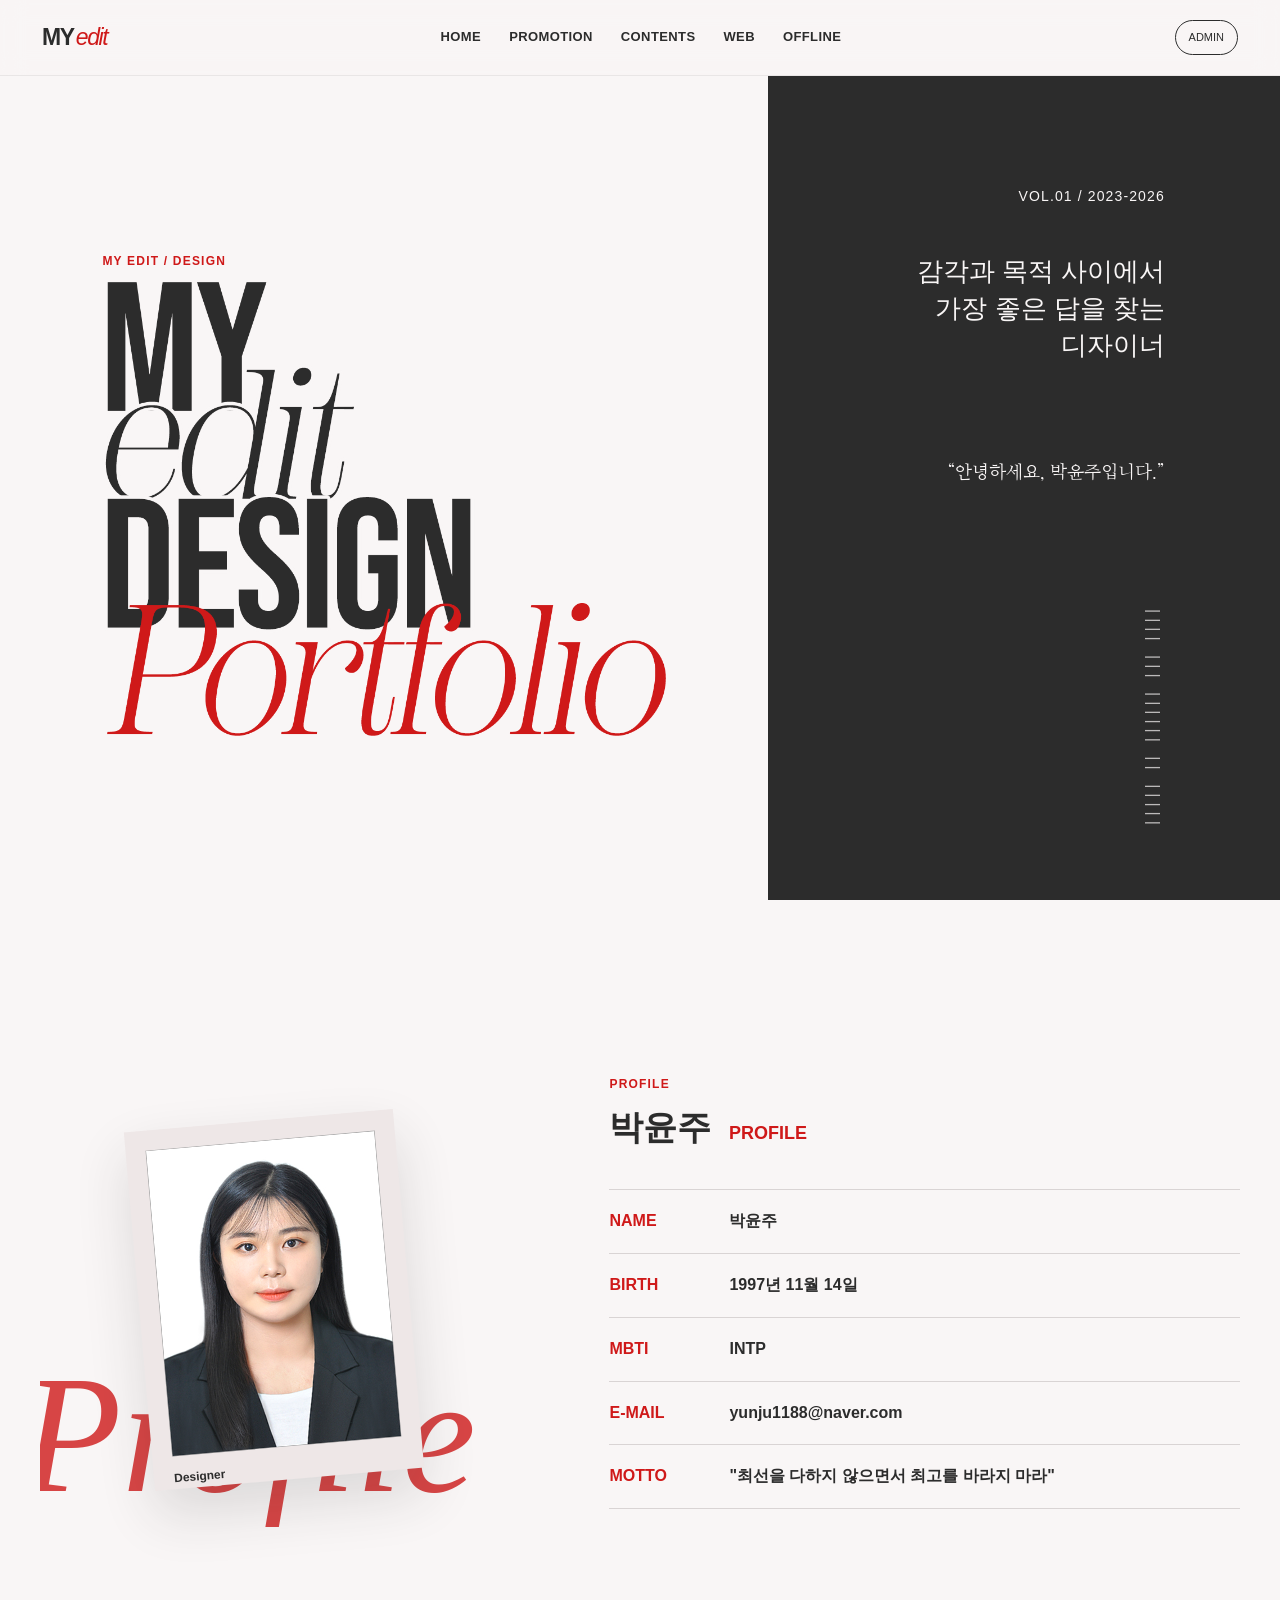
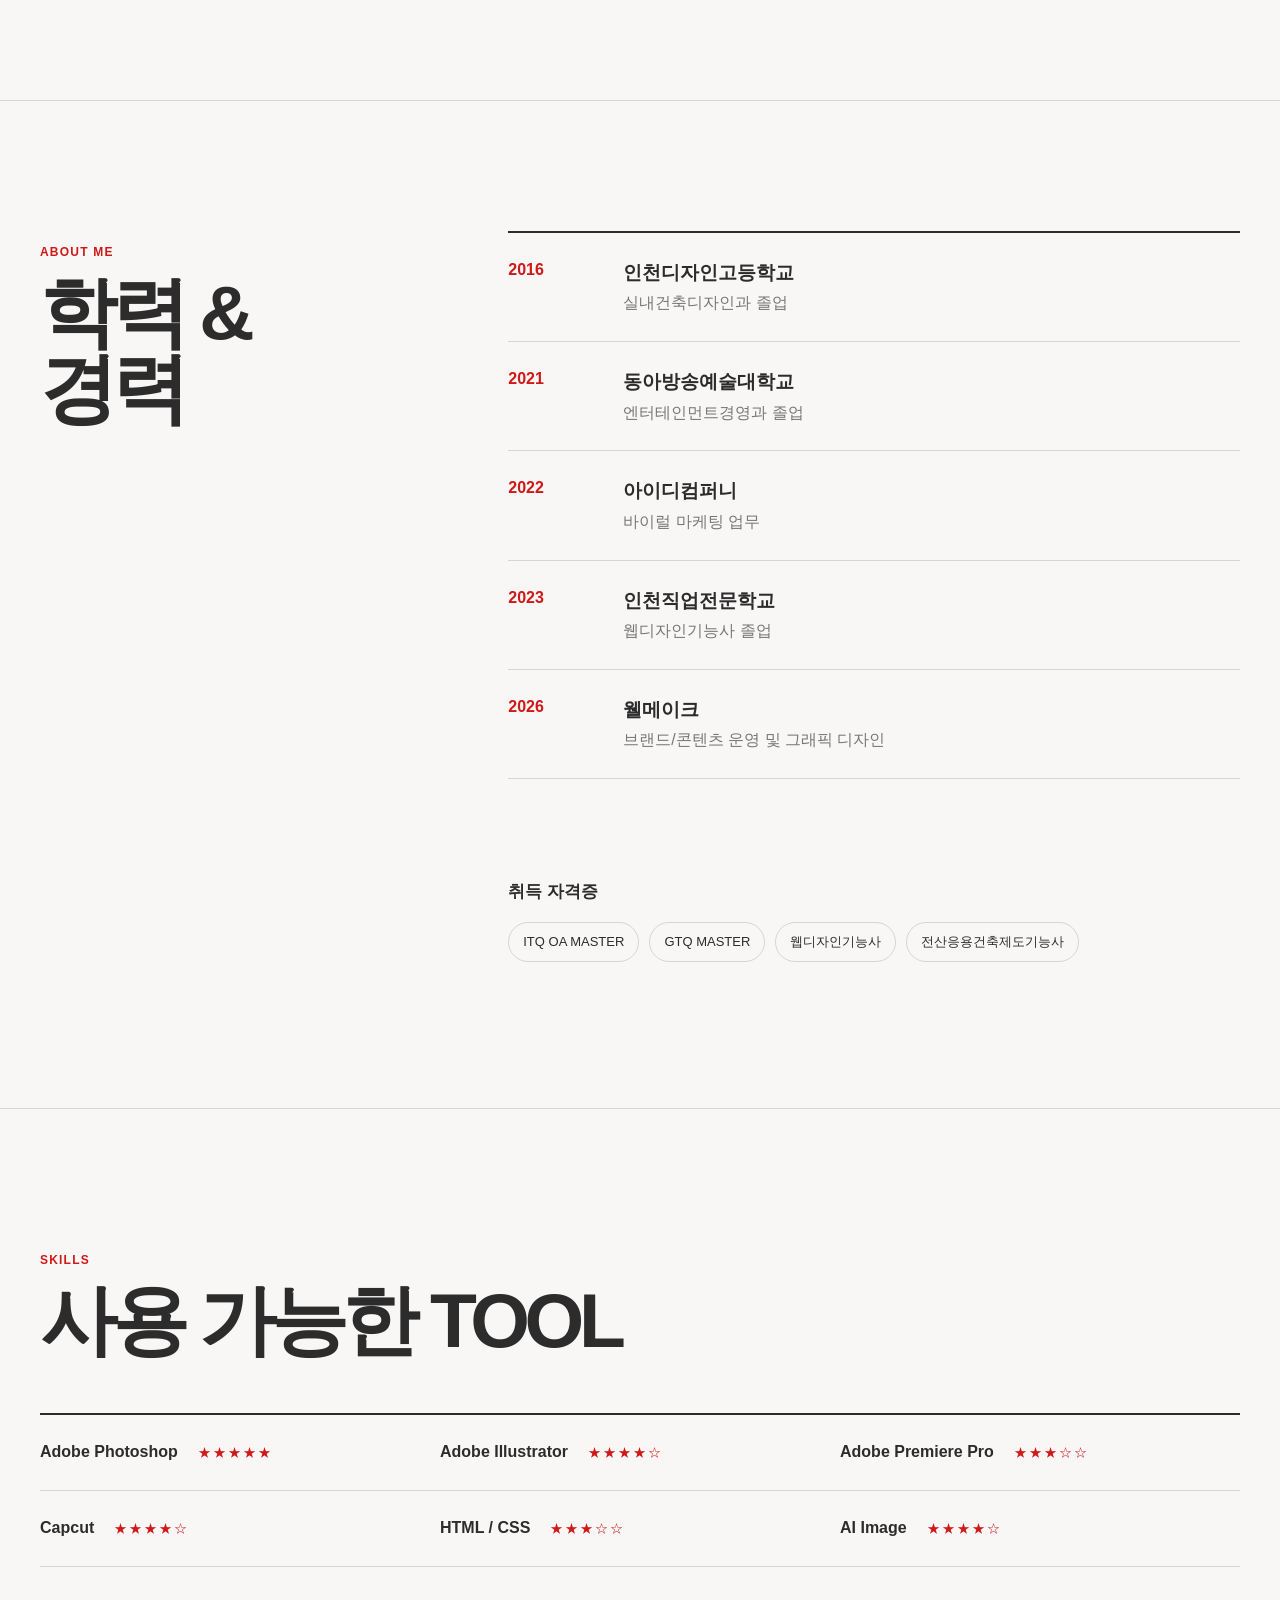
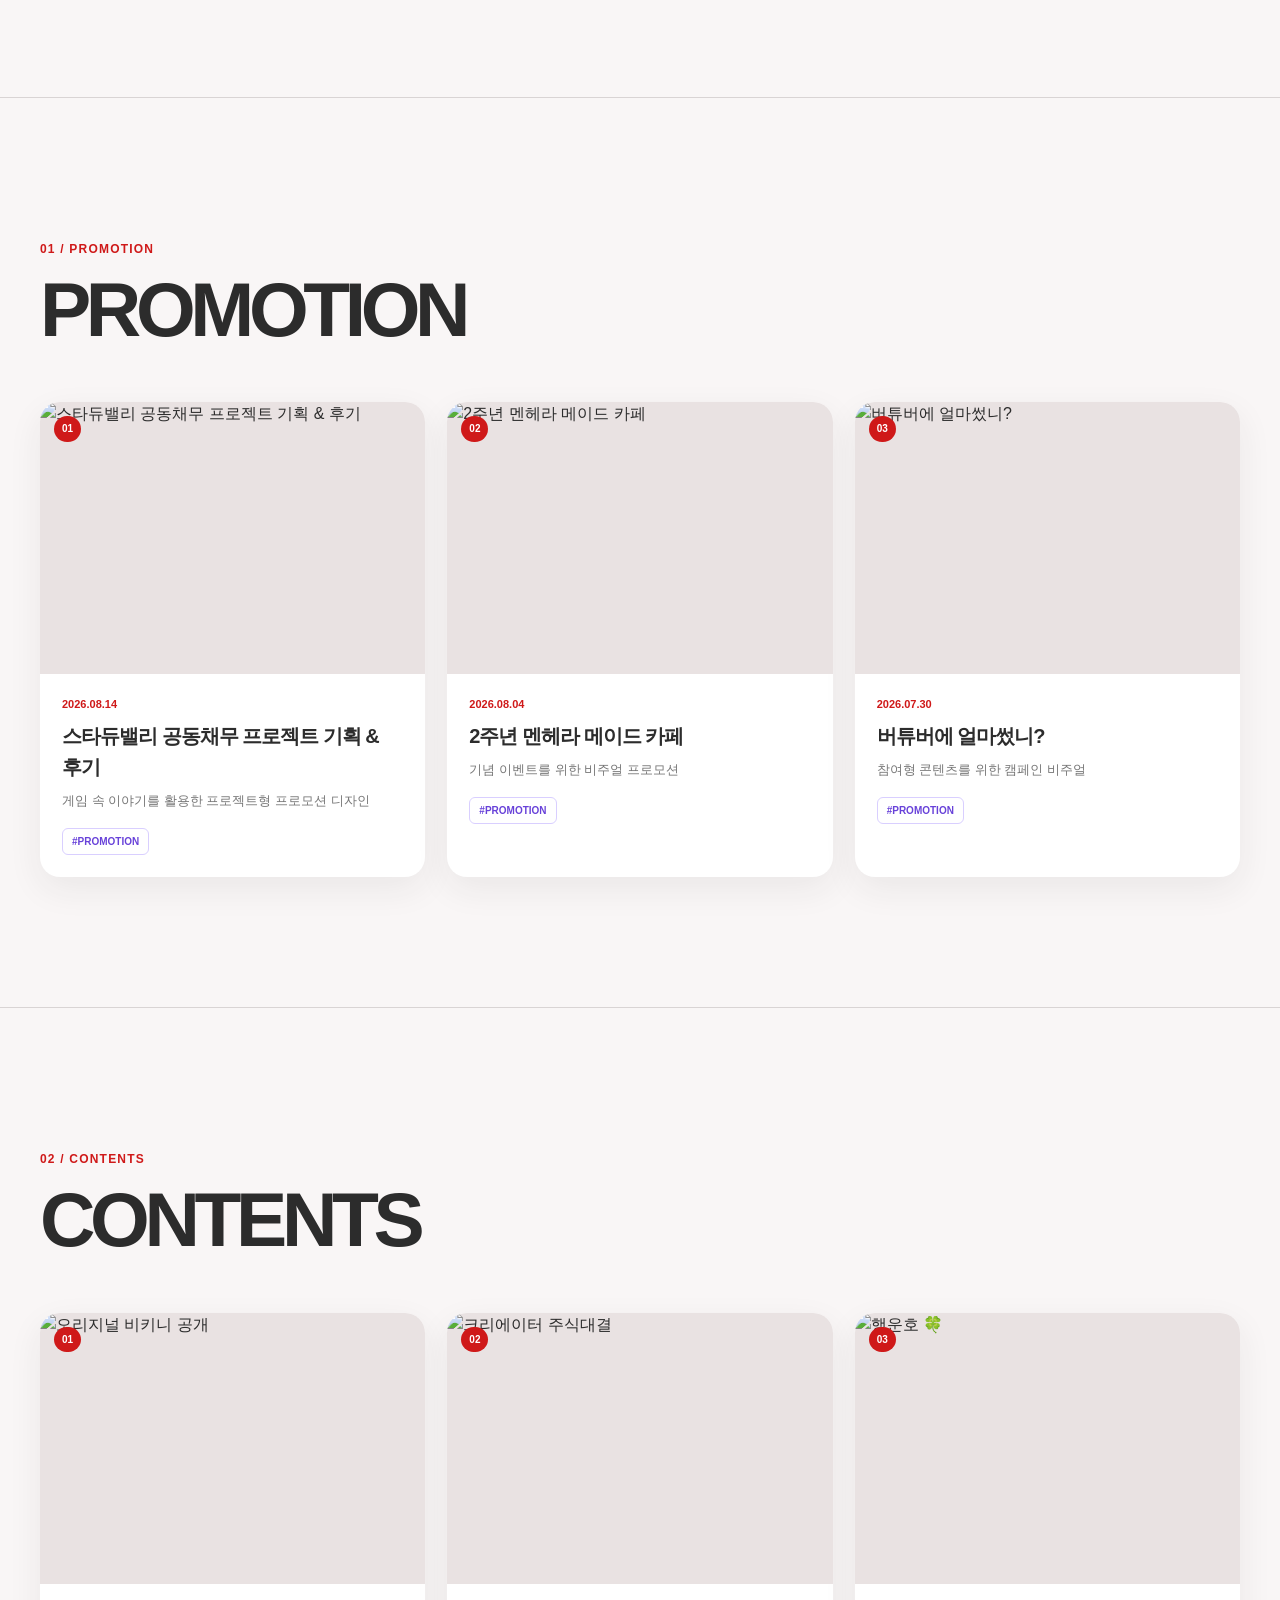
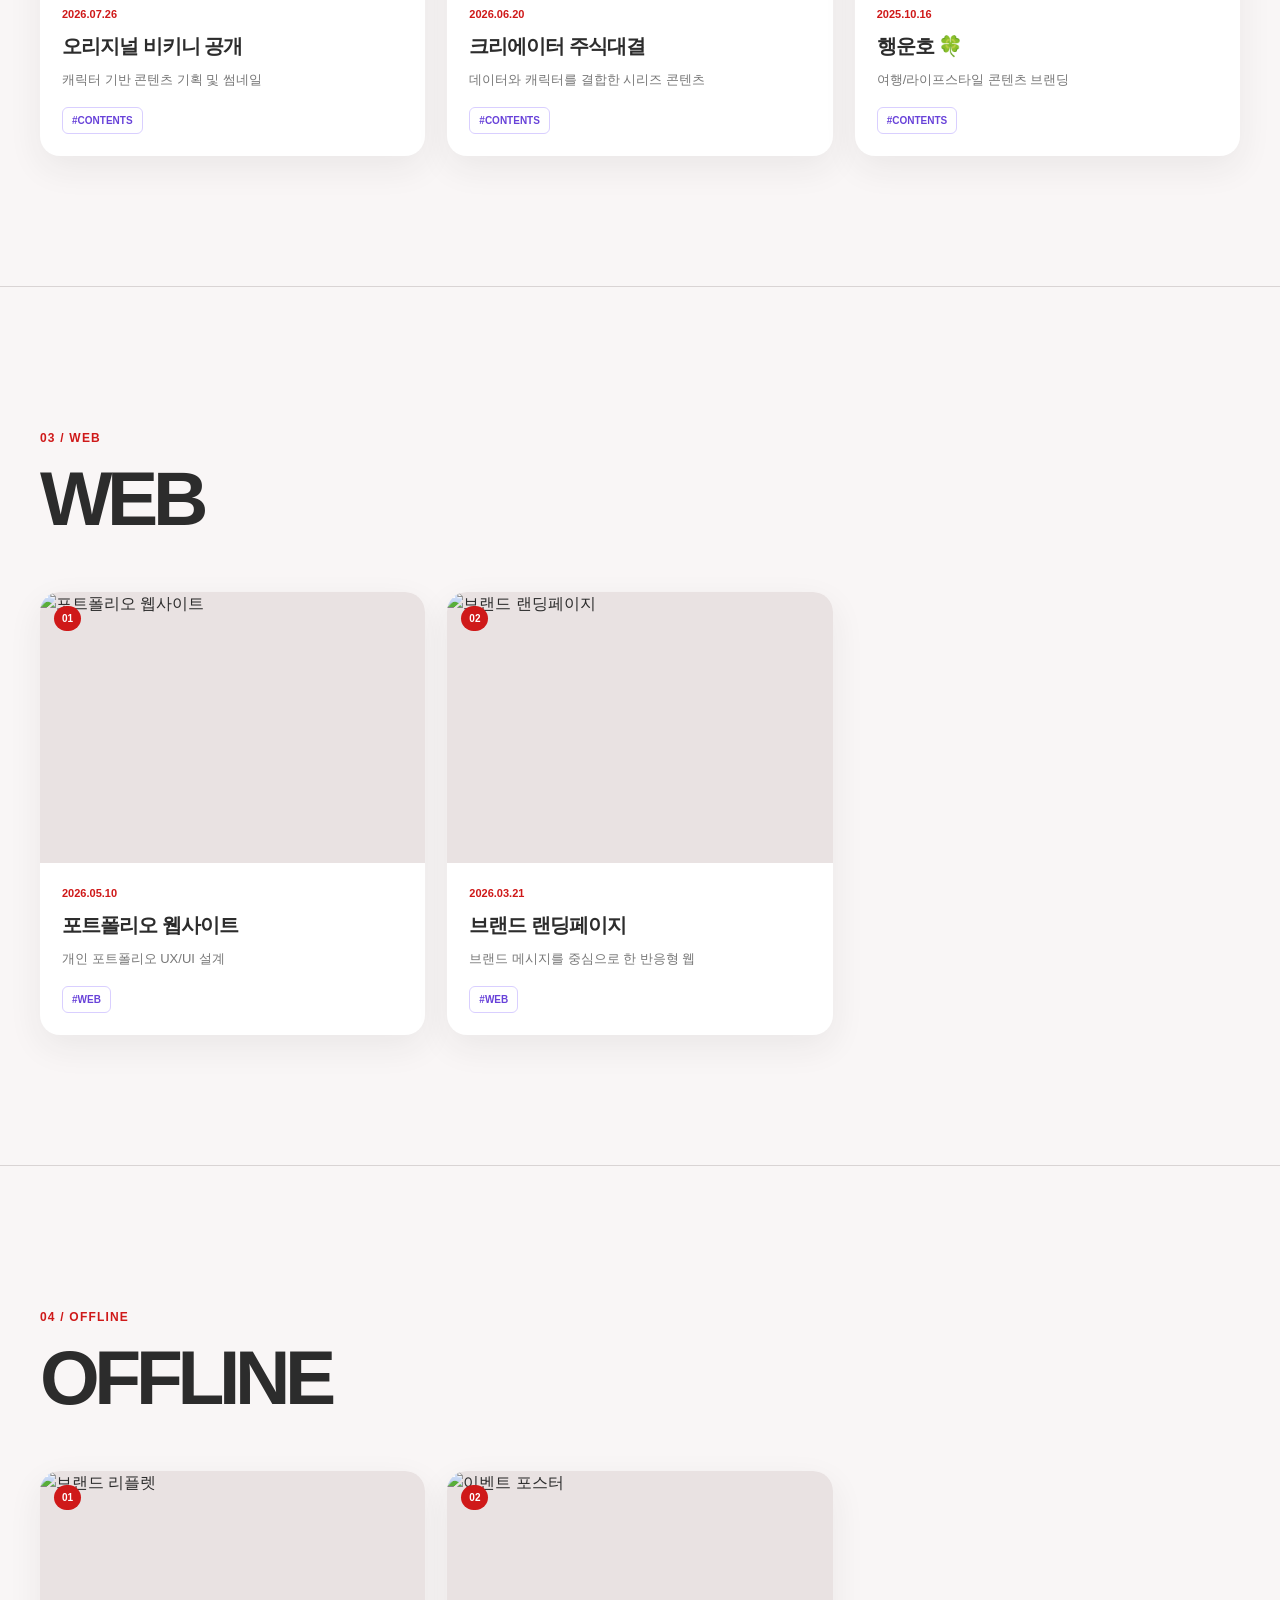
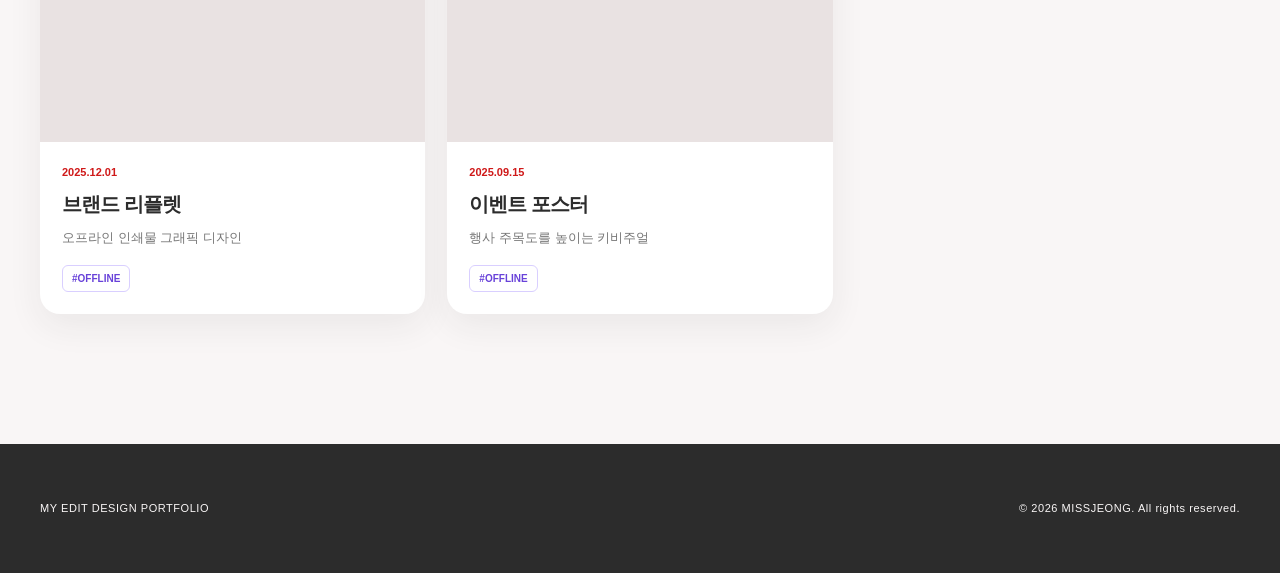
==== index.html @ 3c32fb07 "Add files via upload" ====
<!DOCTYPE html>
<html lang="ko">
<head>
  <meta charset="UTF-8" />
  <meta name="viewport" content="width=device-width, initial-scale=1.0" />
  <meta name="description" content="박윤주디자인 포트폴리오" />
  <title>MY edit DESIGN Portfolio</title>
  <link rel="stylesheet" href="style.css" />
  <link rel="preconnect" href="https://fonts.googleapis.com">
  <link rel="preconnect" href="https://fonts.gstatic.com" crossorigin>
  <link href="https://fonts.googleapis.com/css2?family=Nanum+Myeongjo&display=swap" rel="stylesheet">
</head>
<body>
  <header class="site-header">
    <a class="logo" href="#home">MY<span>edit</span></a>
    <nav class="main-nav" aria-label="주 메뉴">
      <a href="#home">HOME</a>
      <a href="#promotion">PROMOTION</a>
      <a href="#contents">CONTENTS</a>
      <a href="#web">WEB</a>
      <a href="#offline">OFFLINE</a>
    </nav>
    <a class="admin-link" href="admin.html">ADMIN</a>
  </header>

  <main>
    <!-- HOME -->
    <section id="home" class="hero section">
      <div class="hero-copy">
        <p class="eyebrow">MY EDIT / DESIGN</p>
        <img src="./images/main-title.png"  alt="MY edit DESIGN Portfolio"  class="main-title-image"  >
      </div>
      <div class="hero-side">
        <span class="issue">VOL.01 / 2023-2026</span>
        <p>감각과 목적 사이에서<br />가장 좋은 답을 찾는 디자이너</p>
        <p class="quote nanum-myeongjo-regular">“안녕하세요, 박윤주입니다.”</p>
        <div class="barcode">|||| ||| |||||| || |||||</div>
      </div>
    </section>

    <section class="profile section">
      <div class="profile-visual">
        <div class="profile-script">Profile</div>
        <div class="profile-card">
         <div class="avatar-placeholder">
          <img src="images/profile.jpg" alt="박윤주 프로필 사진">
         </div>
         <span>Designer</span>
        </div>
      </div>
      <div class="profile-info">
        <div class="section-kicker">PROFILE</div>
        <h2>박윤주 <span>PROFILE</span></h2>
        <dl class="profile-table">
          <div><dt>NAME</dt><dd>박윤주</dd></div>
          <div><dt>BIRTH</dt><dd>1997년 11월 14일</dd></div>
          <div><dt>MBTI</dt><dd>INTP</dd></div>
          <div><dt>E-MAIL</dt><dd>yunju1188@naver.com</dd></div>
          <div><dt>MOTTO</dt><dd>"최선을 다하지 않으면서 최고를 바라지 마라"</dd></div>
        </dl>
      </div>
    </section>

    <section class="resume section">
      <div class="section-heading">
        <p class="section-kicker">ABOUT ME</p>
        <h2>학력 & 경력</h2>
      </div>
      <div class="timeline">
        <article><span>2016</span><div><h3>인천디자인고등학교</h3><p>실내건축디자인과 졸업</p></div></article>
        <article><span>2021</span><div><h3>동아방송예술대학교</h3><p>엔터테인먼트경영과 졸업</p></div></article>
        <article><span>2022</span><div><h3>아이디컴퍼니</h3><p>바이럴 마케팅 업무</p></div></article>
        <article><span>2023</span><div><h3>인천직업전문학교</h3><p>웹디자인기능사 졸업</p></div></article>
        <article><span>2026</span><div><h3>웰메이크</h3><p>브랜드/콘텐츠 운영 및 그래픽 디자인</p></div></article>
      </div>
      <div class="certs">
        <h3>취득 자격증</h3>
        <ul>
          <li>ITQ OA MASTER</li>
          <li>GTQ MASTER</li>
          <li>웹디자인기능사</li>
          <li>전산응용건축제도기능사</li>
        </ul>
      </div>
    </section>

    <section class="skills section">
      <div class="section-heading">
        <p class="section-kicker">SKILLS</p>
        <h2>사용 가능한 TOOL</h2>
      </div>
      <div class="skill-grid">
        <div><b>Adobe Photoshop</b><span>★★★★★</span></div>
        <div><b>Adobe Illustrator</b><span>★★★★☆</span></div>
        <div><b>Adobe Premiere Pro</b><span>★★★☆☆</span></div>
        <div><b>Capcut</b><span>★★★★☆</span></div>
        <div><b>HTML / CSS</b><span>★★★☆☆</span></div>
        <div><b>AI Image</b><span>★★★★☆</span></div>
      </div>
    </section>

    <!-- PROJECT SECTIONS -->
    <section id="promotion" class="work-section section">
      <div class="work-head"><div><p class="section-kicker">01 / PROMOTION</p><h2>PROMOTION</h2></div></div>
      <div class="project-grid" data-category="promotion"></div>
    </section>

    <section id="contents" class="work-section section">
      <div class="work-head"><div><p class="section-kicker">02 / CONTENTS</p><h2>CONTENTS</h2></div></div>
      <div class="project-grid" data-category="contents"></div>
    </section>

    <section id="web" class="work-section section">
      <div class="work-head"><div><p class="section-kicker">03 / WEB</p><h2>WEB</h2></div></div>
      <div class="project-grid" data-category="web"></div>
    </section>

    <section id="offline" class="work-section section">
      <div class="work-head"><div><p class="section-kicker">04 / OFFLINE</p><h2>OFFLINE</h2></div></div>
      <div class="project-grid" data-category="offline"></div>
    </section>
  </main>

  <footer class="site-footer">
    <p>MY EDIT DESIGN PORTFOLIO</p>
    <p>© 2026 MISSJEONG. All rights reserved.</p>
  </footer>

  <div class="modal" id="projectModal" aria-hidden="true">
    <div class="modal-backdrop" data-close-modal></div>
    <article id="modalPanel" class="modal-panel">
      <button class="modal-close" type="button" aria-label="닫기" data-close-modal>×</button>
      <div id="modalMedia" class="modal-media">
        <img id="modalImage" src="" alt="" />
        <iframe id="modalVideo" title="Portfolio Video" src="" allow="autoplay; encrypted-media; picture-in-picture" allowfullscreen hidden></iframe>
      </div>
      <div class="modal-body">
        <p class="modal-category" id="modalCategory"></p>
        <h2 id="modalTitle"></h2>
        <p class="modal-summary" id="modalSummary"></p>
        <div class="modal-detail" id="modalDetail"></div>
        <div class="modal-meta" id="modalMeta"></div>
      </div>
    </article>
  </div>

  <script src="script.js"></script>
</body>
</html>
---- style.css ----
@import url("https://cdn.jsdelivr.net/gh/orioncactus/pretendard/dist/web/static/pretendard.css");

:root {
  --bg: #f9f6f6;
  --text: #2c2c2c;
  --point: #cf1919;
  --line: #d9d4d4;
  --muted: #777;
  --white: #fff;
  --max: 1280px;
}

* { box-sizing: border-box; }
html { scroll-behavior: smooth; }
body {
  margin: 0;
  background: var(--bg);
  color: var(--text);
  font-family: "Pretendard", -apple-system, BlinkMacSystemFont, sans-serif;
  line-height: 1.55;
  word-break: keep-all;
}
a { color: inherit; text-decoration: none; }
button, input, textarea, select { font: inherit; }
img { display: block; width: 100%; object-fit: cover; }

.site-header {
  position: fixed; z-index: 50; top: 0; left: 0; right: 0;
  height: 76px; padding: 0 42px;
  display: flex; align-items: center; justify-content: space-between;
  background: rgba(249,246,246,.9); backdrop-filter: blur(12px);
  border-bottom: 1px solid rgba(44,44,44,.08);
}
.logo { font-size: 23px; font-weight: 900; letter-spacing: -.06em; }
.logo span { color: var(--point); font-weight: 500; font-style: italic; margin-left: 2px; }
.main-nav { display: flex; gap: 28px; font-size: 13px; font-weight: 700; letter-spacing: .03em; }
.main-nav a { transition: color .2s; }
.main-nav a:hover { color: var(--point); }
.admin-link { font-size: 11px; border: 1px solid var(--text); padding: 8px 13px; border-radius: 999px; }

.section { max-width: var(--max); margin: 0 auto; padding: 130px 40px; }
.hero {
  min-height: 100vh; max-width: none; padding: 76px 0 0;
  display: grid; grid-template-columns: minmax(0, 1.2fr) minmax(360px, .8fr);
}
.hero-copy {
  display: flex; flex-direction: column; justify-content: center;
  padding: 70px 8vw; overflow: hidden;
}
.eyebrow, .section-kicker {
  color: var(--point); font-size: 12px; font-weight: 800; letter-spacing: .1em;
}
.hero h1 { margin: 0; line-height: .78; letter-spacing: -.075em; font-size: clamp(90px, 12vw, 190px); }
.hero h1 span, .hero h1 strong { display: block; font-weight: 900; }
.hero h1 em {
  display: block; margin: -8px 0 -2px 10%;
  font-family: Georgia, serif; font-weight: 400; font-size: .82em;
  letter-spacing: -.08em;
}
.hero-title {
  color: var(--point); font-family: Georgia, serif; font-size: clamp(70px, 9vw, 150px);
  font-style: italic; line-height: .9; margin-left: 4%;
}
.hero-side {
  background: var(--text); color: var(--bg); padding: 110px 9vw 70px;
  display: flex; flex-direction: column; justify-content: flex-start; align-items: flex-end;
}
.issue { margin-top: 0; font-size: 14px; letter-spacing: .08em; }
.hero-side p { margin-top: 45px; text-align: right; font-size: clamp(18px, 2vw, 28px); line-height: 1.45; }
.hero-side .quote {  margin-top: 70px;  font-family: "Nanum Myeongjo", serif;  font-weight: 400;  font-style: normal;  font-size: 18px;}
.barcode { margin-top: auto; letter-spacing: 5px; writing-mode: vertical-rl; opacity: .7; }

.profile {
  min-height: 85vh; display: grid; grid-template-columns: 1fr 1.35fr; gap: 8vw;
  align-items: center;
}
.profile-visual { position: relative; min-height: 540px; display: grid; place-items: center; overflow: hidden; }
.profile-script {
  position: absolute; left: -20px; bottom: 5px; color: var(--point);
  font-family: Georgia, serif; font-size: clamp(100px, 13vw, 190px); font-style: italic; opacity: .8;
}
.profile-card {
  position: relative; z-index: 1; width: 270px; height: 360px; background: #eee7e7;
  transform: rotate(-5deg); padding: 20px; box-shadow: 0 25px 55px rgba(44,44,44,.14);
  display: flex; flex-direction: column; justify-content: space-between;
}
.avatar-placeholder {
  flex: 1; display: grid; place-items: center; background: #ddd4d4; color: #555;
  font-weight: 900; font-size: 28px; letter-spacing: -.06em; text-align: center;
}
.profile-card span { padding-top: 13px; font-size: 12px; font-weight: 700; }
.profile-info h2 { font-size: 34px; margin: 8px 0 35px; }
.profile-info h2 span { color: var(--point); font-size: 18px; margin-left: 8px; }
.profile-table { border-top: 1px solid var(--line); }
.profile-table > div { display: grid; grid-template-columns: 120px 1fr; padding: 19px 0; border-bottom: 1px solid var(--line); }
.profile-table .two-col { grid-template-columns: 120px 1fr 120px 1fr; }
.profile-table dt { color: var(--point); font-weight: 800; }
.profile-table dd { margin: 0; font-weight: 600; }

.section-heading { margin-bottom: 55px; }
.section-heading h2, .work-head h2 { margin: 6px 0 0; font-size: clamp(42px, 6vw, 82px); letter-spacing: -.07em; line-height: 1; }
.resume { display: grid; grid-template-columns: .7fr 1.4fr; gap: 8vw; border-top: 1px solid var(--line); }
.timeline { border-top: 2px solid var(--text); }
.timeline article { display: grid; grid-template-columns: 90px 1fr; gap: 25px; padding: 25px 0; border-bottom: 1px solid var(--line); }
.timeline article > span { color: var(--point); font-weight: 800; }
.timeline h3 { margin: 0 0 4px; font-size: 19px; }
.timeline p { margin: 0; color: var(--muted); }
.certs { grid-column: 2; margin-top: -20px; }
.certs h3 { font-size: 17px; }
.certs ul { display: flex; flex-wrap: wrap; gap: 10px; padding: 0; list-style: none; }
.certs li { border: 1px solid var(--line); padding: 9px 14px; border-radius: 999px; font-size: 13px; }

.skills { border-top: 1px solid var(--line); }
.skill-grid { display: grid; grid-template-columns: repeat(3, 1fr); border-top: 2px solid var(--text); }
.skill-grid div {  padding: 25px 0;  border-bottom: 1px solid var(--line);  display: flex;  align-items: center;  justify-content: flex-start;  gap: 20px;}
.skill-grid b {  font-weight: 700;  white-space: nowrap;}
.skill-grid span {  color: var(--point);  letter-spacing: 2px;  font-size: 13px;  white-space: nowrap;}

.work-section { border-top: 1px solid var(--line); }
.work-head { display: flex; align-items: flex-end; justify-content: space-between; gap: 30px; margin-bottom: 55px; }
.work-head > p { max-width: 330px; color: var(--muted); font-size: 14px; margin: 0; }
.project-grid { display: grid; grid-template-columns: repeat(3, 1fr); gap: 22px; }
.project-card {
  background: var(--white); border-radius: 20px; overflow: hidden; cursor: pointer;
  box-shadow: 0 12px 35px rgba(44,44,44,.07); transition: transform .25s, box-shadow .25s;
}
.project-card:hover { transform: translateY(-7px); box-shadow: 0 22px 50px rgba(44,44,44,.13); }
.project-thumb { aspect-ratio: 1.42; background: #e9e2e2; position: relative; overflow: hidden; }
.project-thumb img { height: 100%; transition: transform .35s; }
.project-card:hover .project-thumb img { transform: scale(1.035); }
.project-no {
  position: absolute; top: 14px; left: 14px; padding: 5px 8px; background: var(--point);
  color: white; font-size: 10px; font-weight: 800; border-radius: 999px;
}
.project-media-badge {
  position: absolute; top: 14px; right: 14px; padding: 5px 8px; background: rgba(44,44,44,.85);
  color: white; font-size: 9px; font-weight: 800; border-radius: 999px; letter-spacing: .05em;
}
.project-body { padding: 22px; }
.project-date { color: var(--point); font-size: 11px; font-weight: 800; }
.project-body h3 { margin: 8px 0 8px; font-size: 20px; letter-spacing: -.05em; }
.project-body p { margin: 0; color: var(--muted); font-size: 13px; line-height: 1.6; }
.project-tag { display: inline-block; margin-top: 16px; border: 1px solid #d9cfff; color: #6842d9; padding: 5px 9px; border-radius: 6px; font-size: 10px; font-weight: 700; }

.site-footer { background: var(--text); color: var(--bg); padding: 45px 40px; display: flex; justify-content: space-between; font-size: 11px; letter-spacing: .05em; }

.modal { position: fixed; inset: 0; z-index: 100; display: none; }
.modal.is-open { display: block; }
.modal-backdrop { position: absolute; inset: 0; background: rgba(0,0,0,.72); backdrop-filter: blur(4px); }
.modal-panel {
  position: absolute; width: min(900px, calc(100% - 36px)); max-height: calc(100vh - 50px);
  left: 50%; top: 50%; transform: translate(-50%, -50%); overflow: auto;
  background: var(--white); border-radius: 22px; box-shadow: 0 30px 100px rgba(0,0,0,.3);
}
.modal-media {
  width: 100%;
  height: min(70vh, 650px);
  background: #111;
  display: flex;
  align-items: center;
  justify-content: center;
  overflow: hidden;
}
/* 이미지 상세: 미디어 영역 자체를 고정하지 않고, 긴 이미지는 모달 패널 안에서 스크롤 */
.modal-media.image-mode {
  height: auto;
  min-height: 0;
  overflow: visible;
  background: var(--white);
  display: block;
}
.modal-media img {
  width: 100%;
  height: auto;
  max-height: none;
  object-fit: contain;
  display: block;
}
.modal-media > [hidden] { display: none !important; }
.modal-media iframe {
  display: block;
  border: 0;
  max-width: 100%;
  max-height: 100%;
  background: #111;
}
.modal-media.video-mode.ratio-16-9 iframe {
  width: 100%;
  aspect-ratio: 16 / 9;
  height: auto;
}
.modal-media.video-mode.ratio-9-16 iframe {
  height: 100%;
  width: auto;
  aspect-ratio: 9 / 16;
}
.modal-panel {
  scrollbar-width: thin;
  overscroll-behavior: contain;
}
.modal-close {
  position: sticky; z-index: 3; float: right; margin: 16px 16px -54px 0; width: 38px; height: 38px;
  border: 0; border-radius: 50%; background: rgba(44,44,44,.85); color: white; font-size: 25px; cursor: pointer;
}
.modal-body { padding: 38px 45px 48px; }
.modal-category { color: var(--point); font-size: 11px; font-weight: 800; }
.modal-body h2 { font-size: 34px; margin: 8px 0 15px; letter-spacing: -.06em; }
.modal-summary { font-weight: 700; font-size: 16px; padding-bottom: 25px; border-bottom: 1px solid var(--line); }
.modal-detail { white-space: pre-line; color: #555; font-size: 14px; line-height: 1.9; }
.modal-meta { margin-top: 28px; color: var(--point); font-size: 12px; font-weight: 700; }

@media (max-width: 900px) {
  .site-header { padding: 0 20px; }
  .main-nav { display: none; }
  .section { padding: 100px 22px; }
  .hero { grid-template-columns: 1fr; }
  .hero-copy { min-height: 72vh; padding: 70px 22px; }
  .hero-side { min-height: 38vh; padding: 50px 22px; align-items: flex-start; }
  .hero-side p, .hero-side .quote { text-align: left; margin-top: 25px; }
  .barcode { display: none; }
  .profile { grid-template-columns: 1fr; gap: 40px; }
  .profile-visual { min-height: 400px; }
  .resume { grid-template-columns: 1fr; gap: 30px; }
  .certs { grid-column: auto; margin-top: 0; }
  .skill-grid { grid-template-columns: 1fr 1fr; }
  .project-grid { grid-template-columns: 1fr 1fr; }
  .work-head { display: block; }
  .work-head > p { margin-top: 20px; }
}
@media (max-width: 560px) {
  .hero h1 { font-size: 72px; }
  .hero-title { font-size: 65px; }
  .profile-table .two-col, .profile-table > div { grid-template-columns: 85px 1fr; }
  .profile-table .two-col dt:nth-of-type(2), .profile-table .two-col dd:nth-of-type(2) { margin-top: 12px; }
  .project-grid, .skill-grid { grid-template-columns: 1fr; }
  .site-footer { display: block; }
  .site-footer p + p { margin-top: 10px; }
  .modal-body { padding: 28px 24px 35px; }
  .modal-body h2 { font-size: 27px; }
  .modal-media { height: min(72vh, 560px); }
}
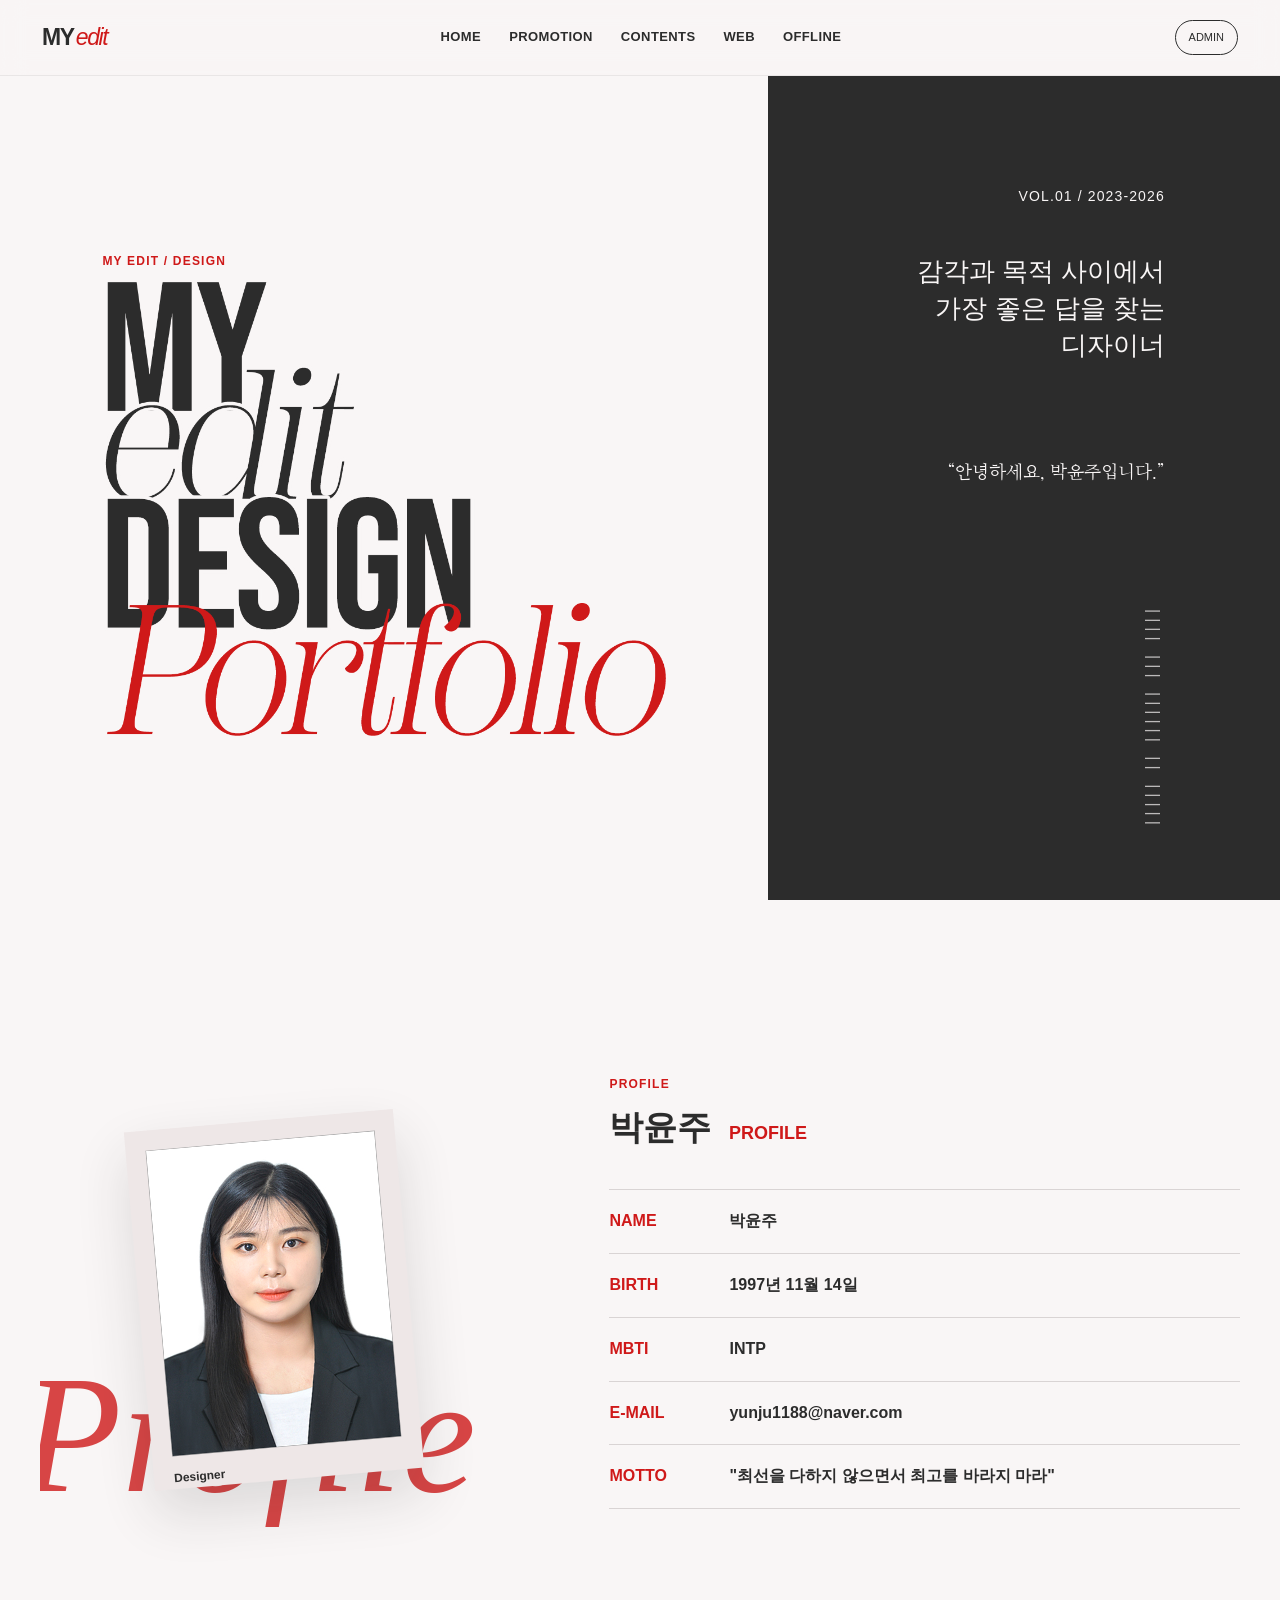
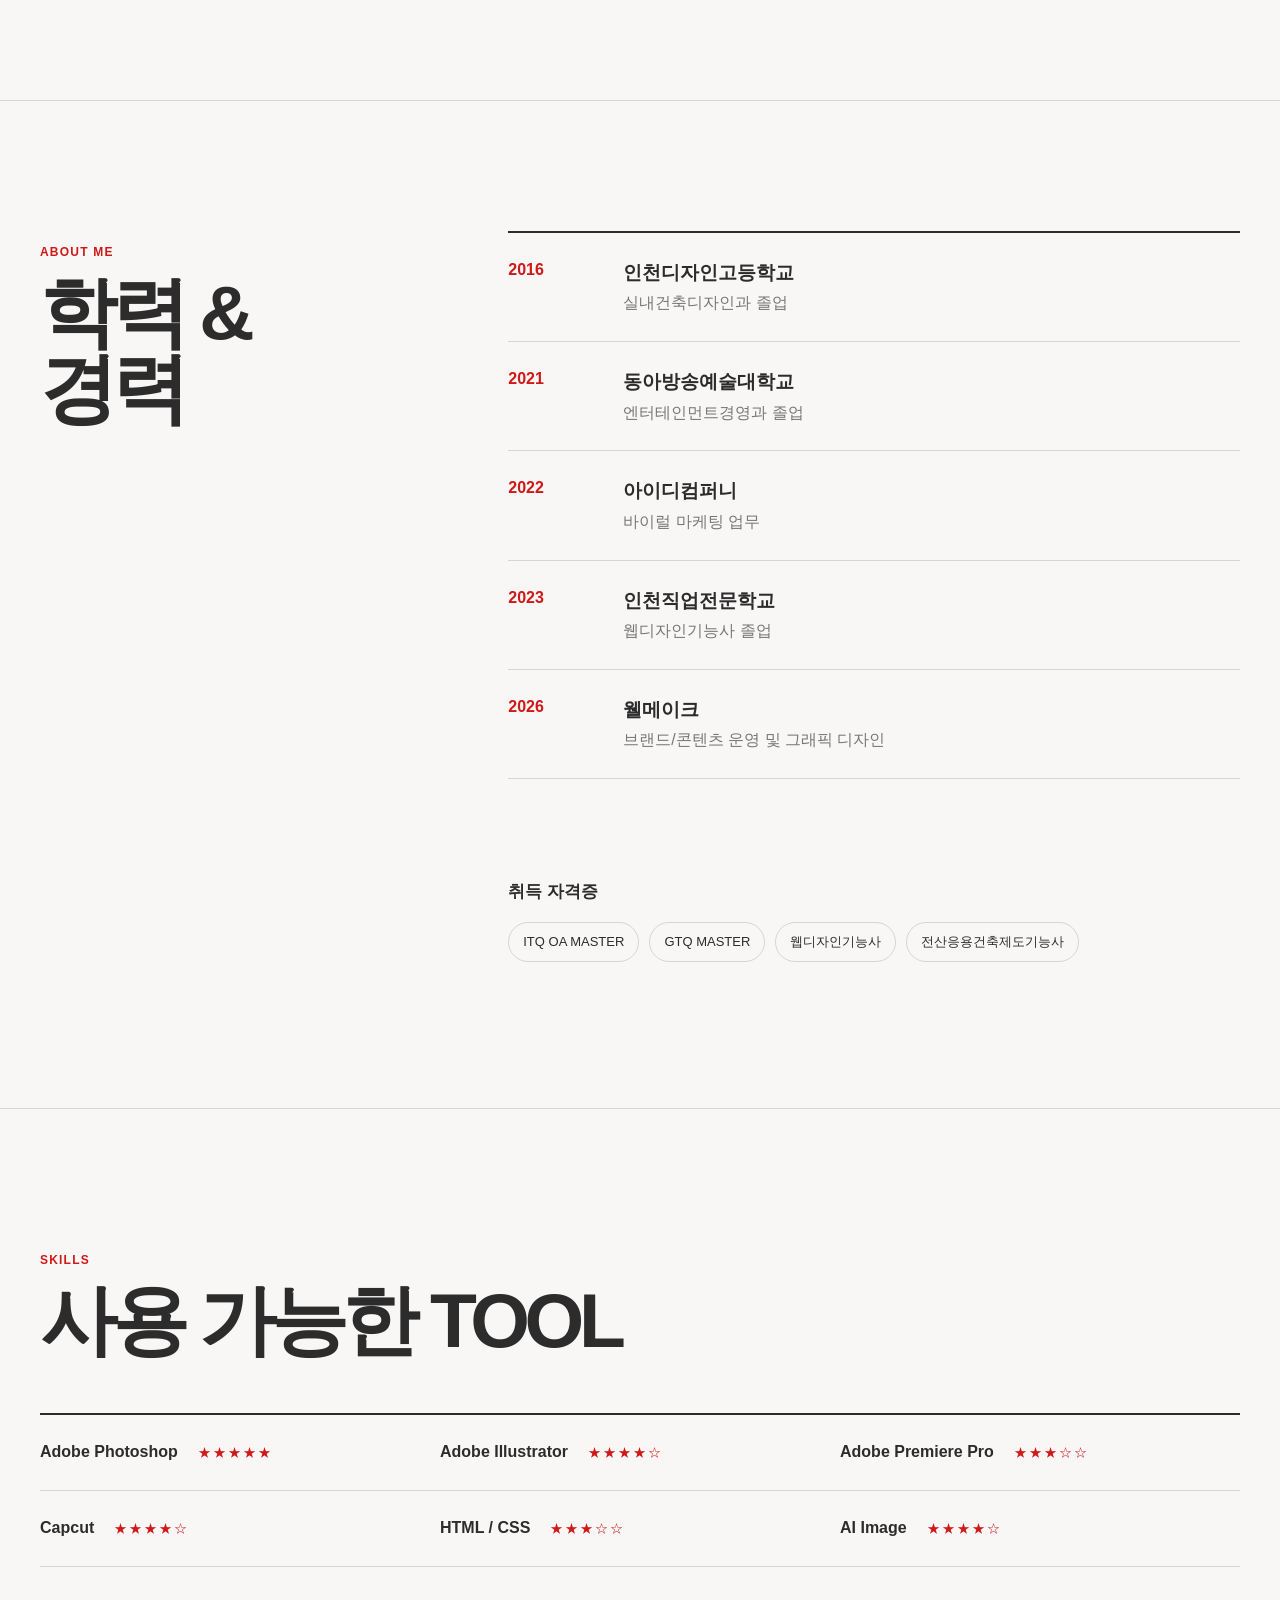
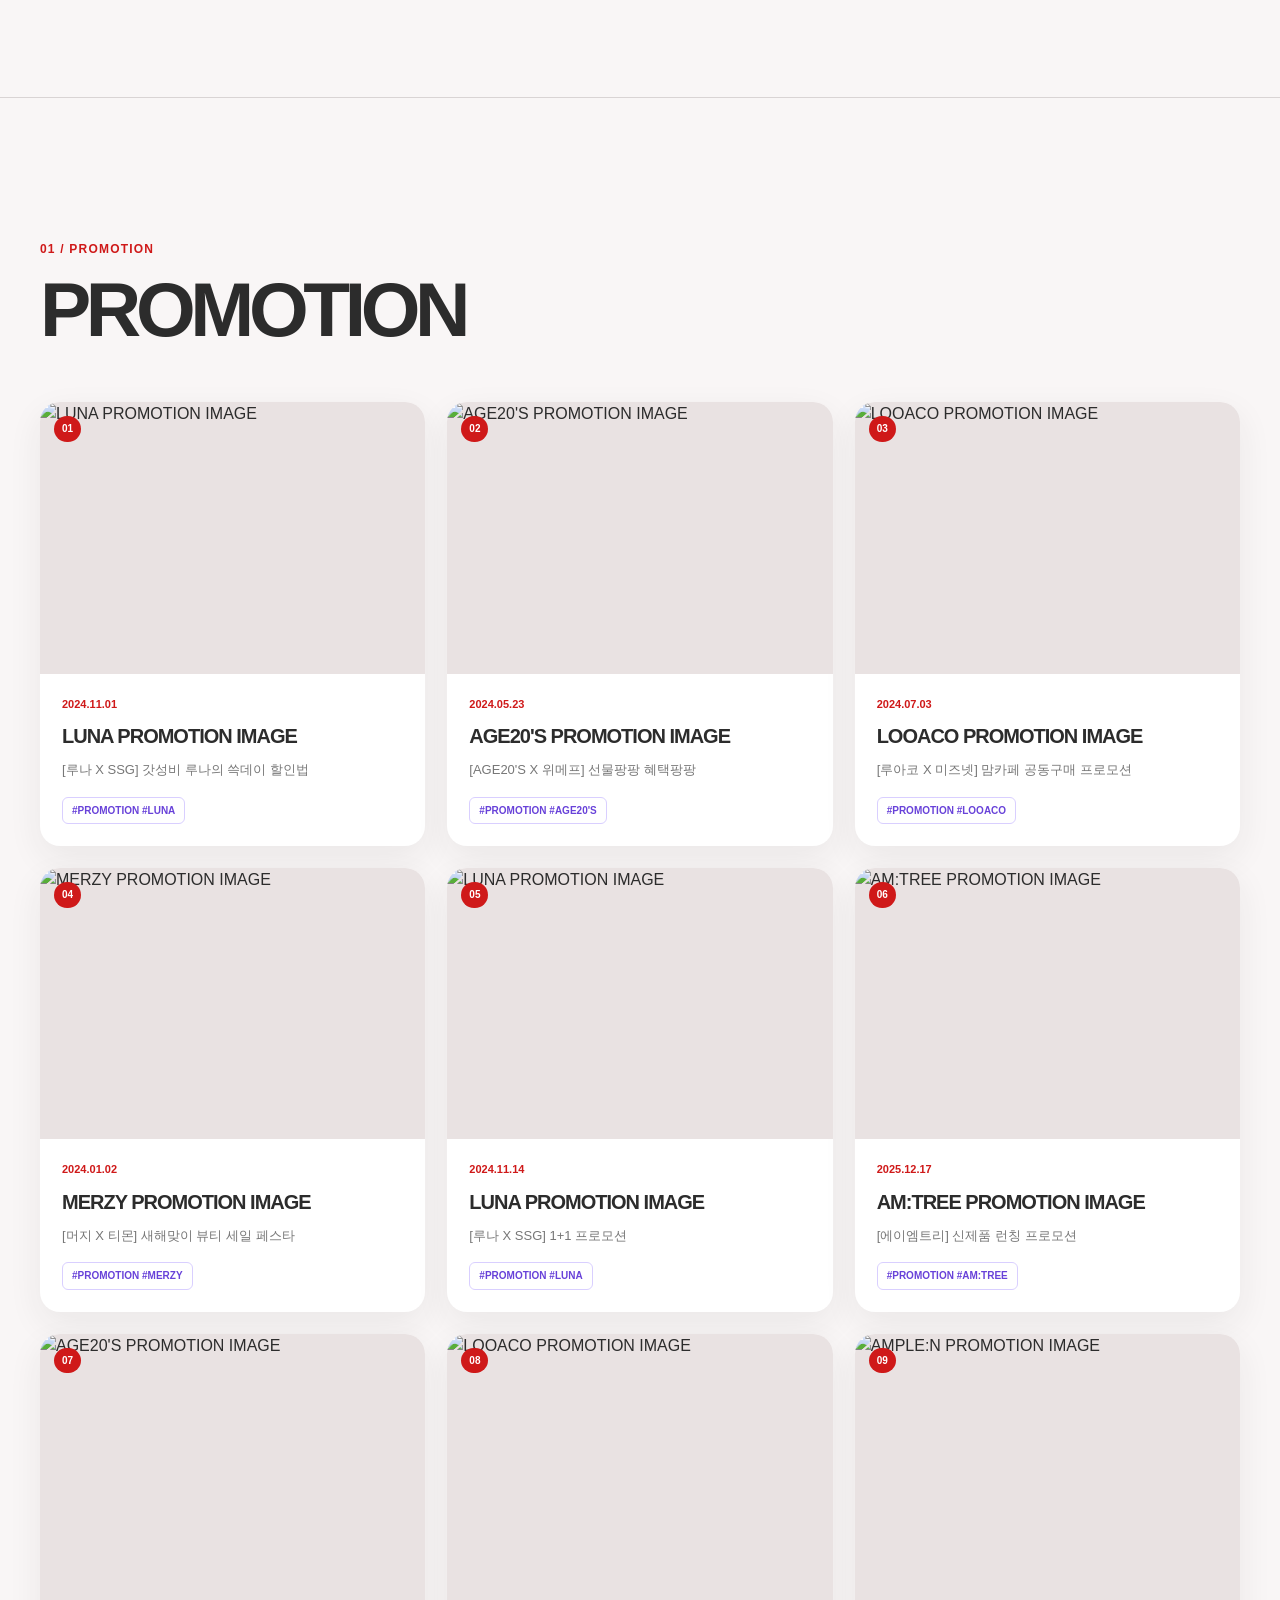
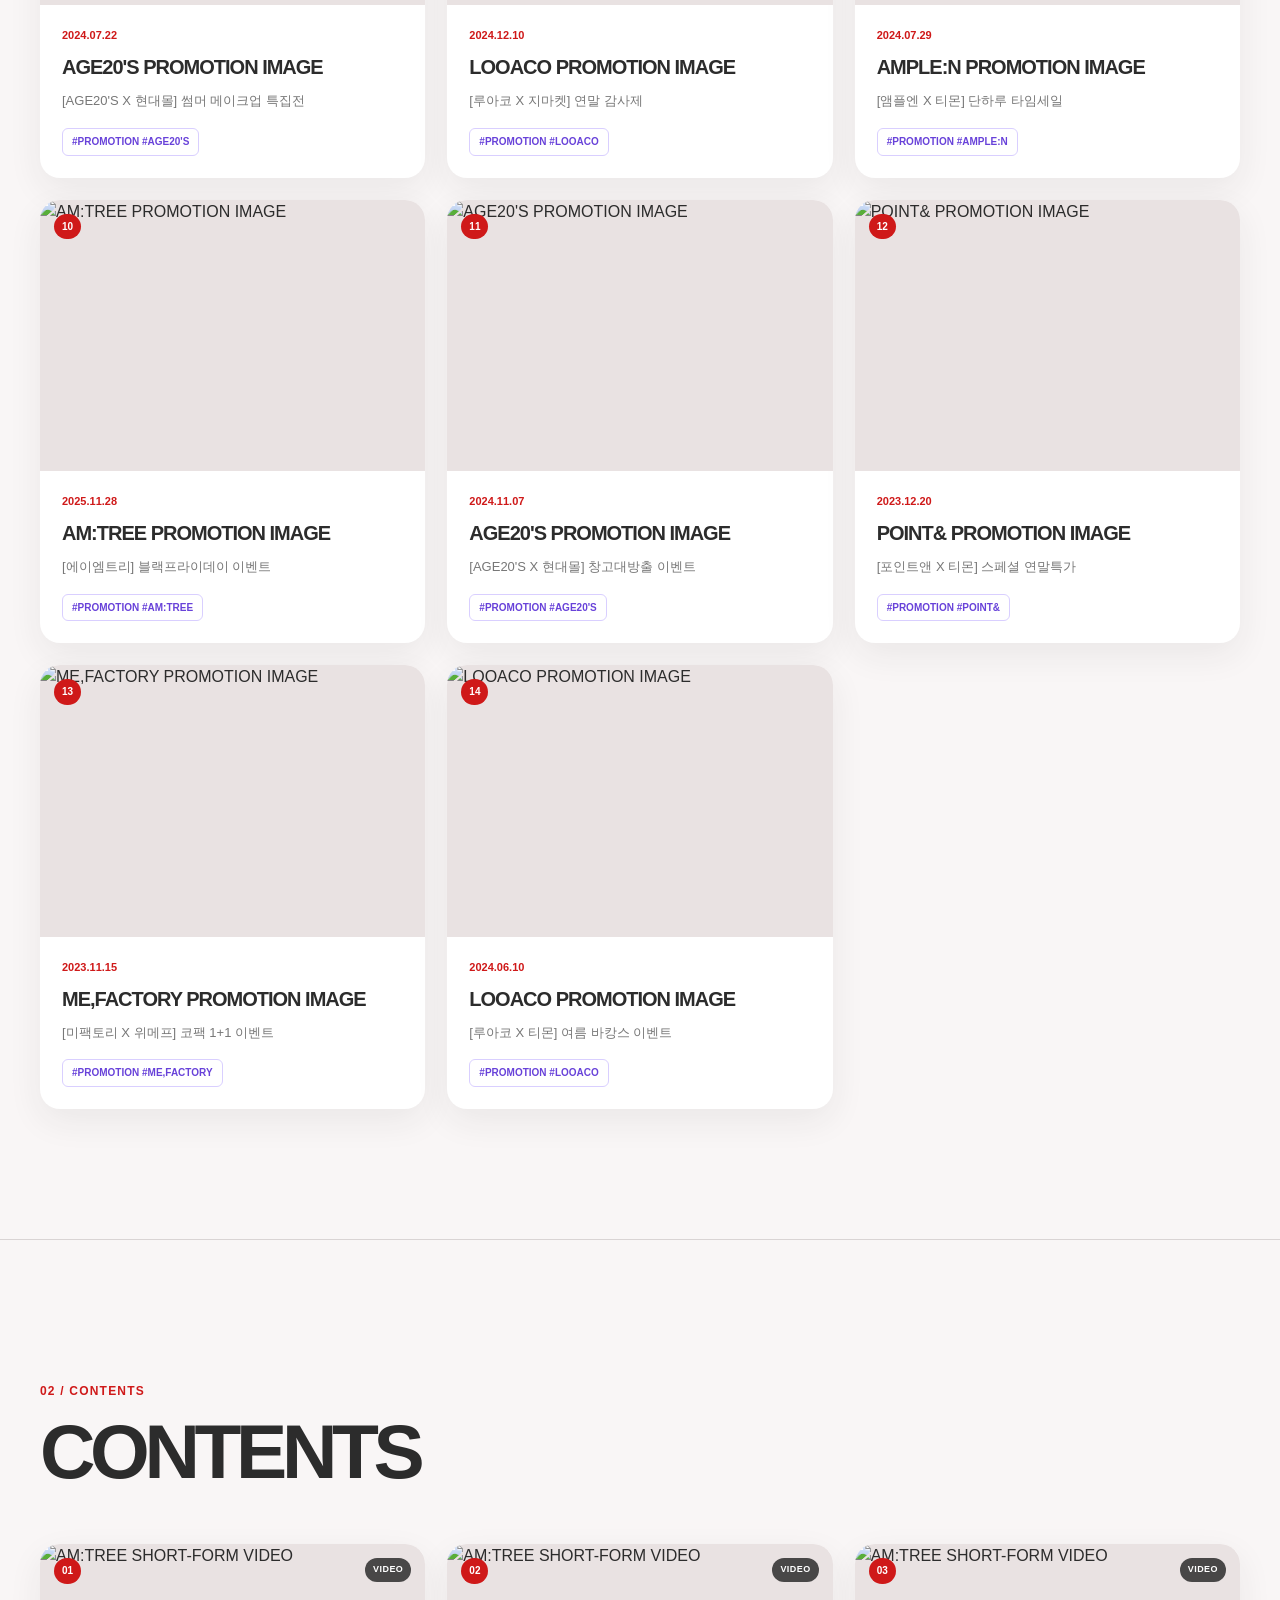
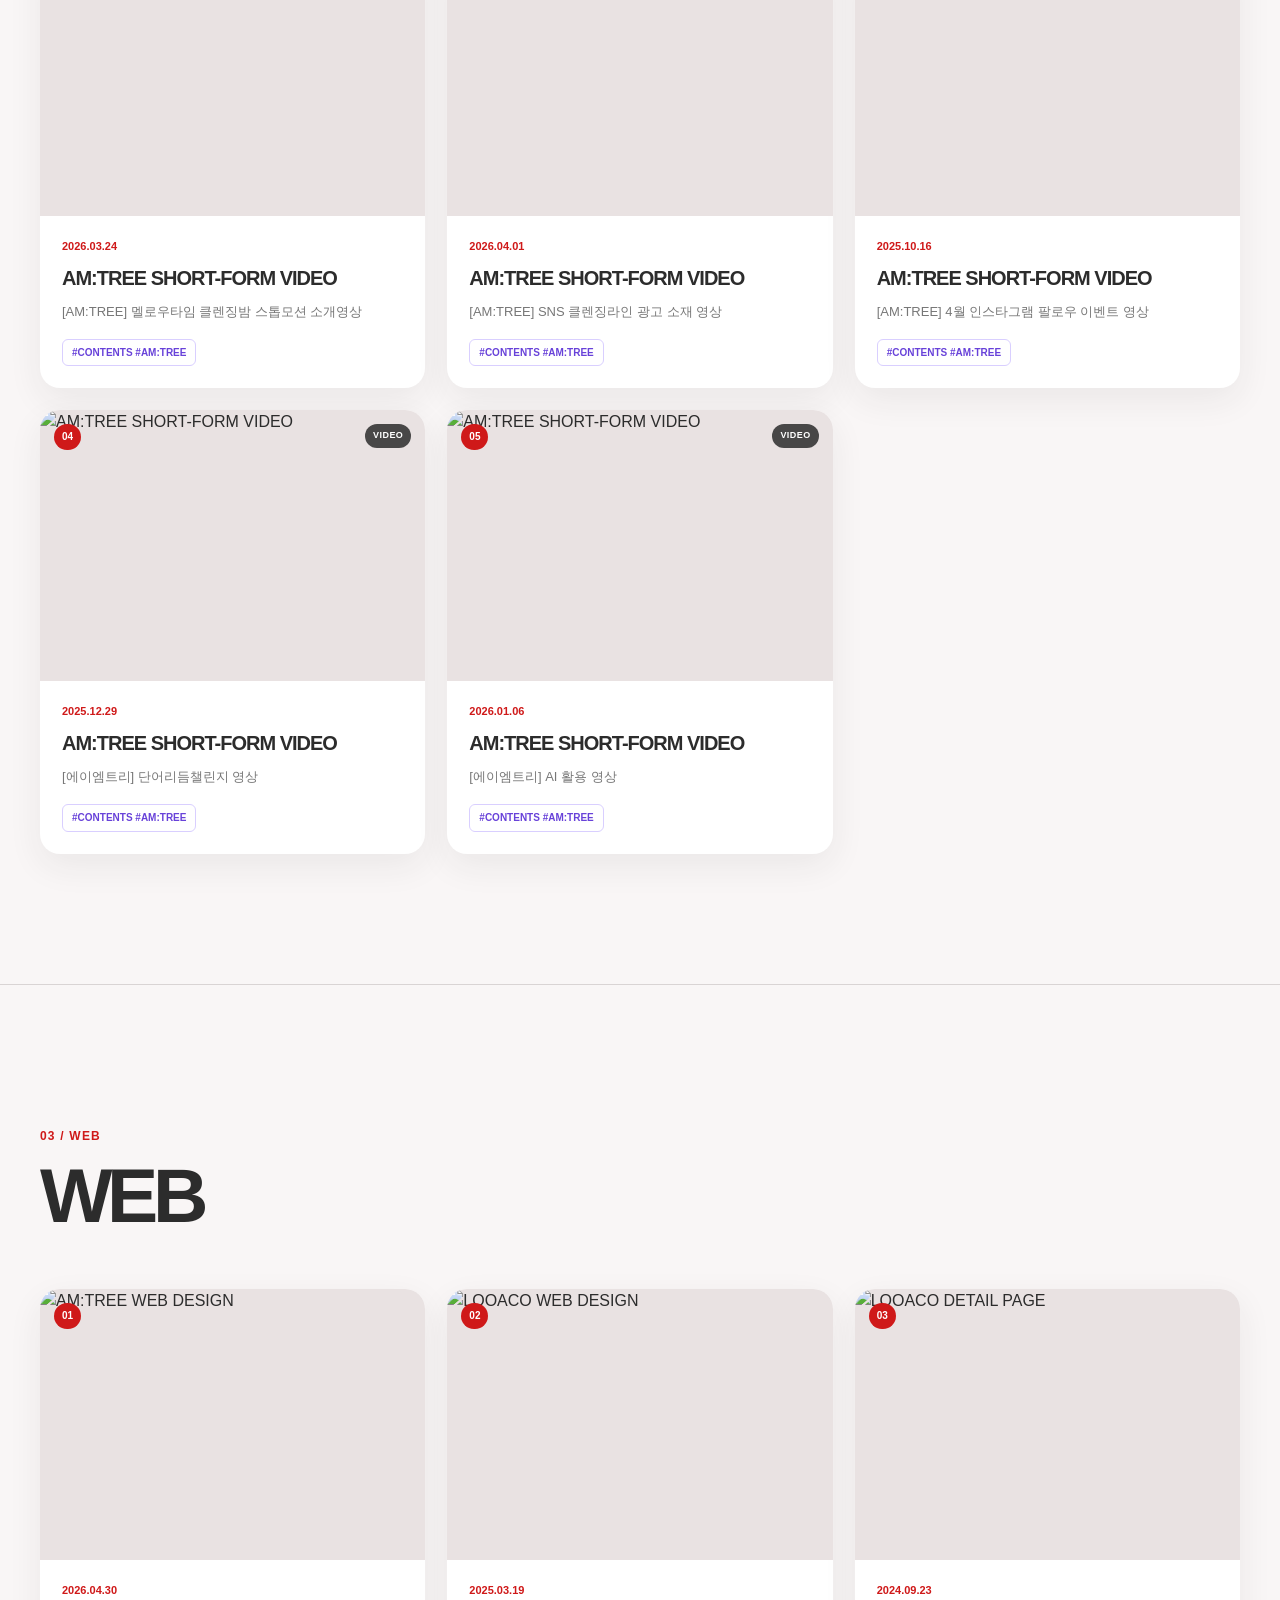
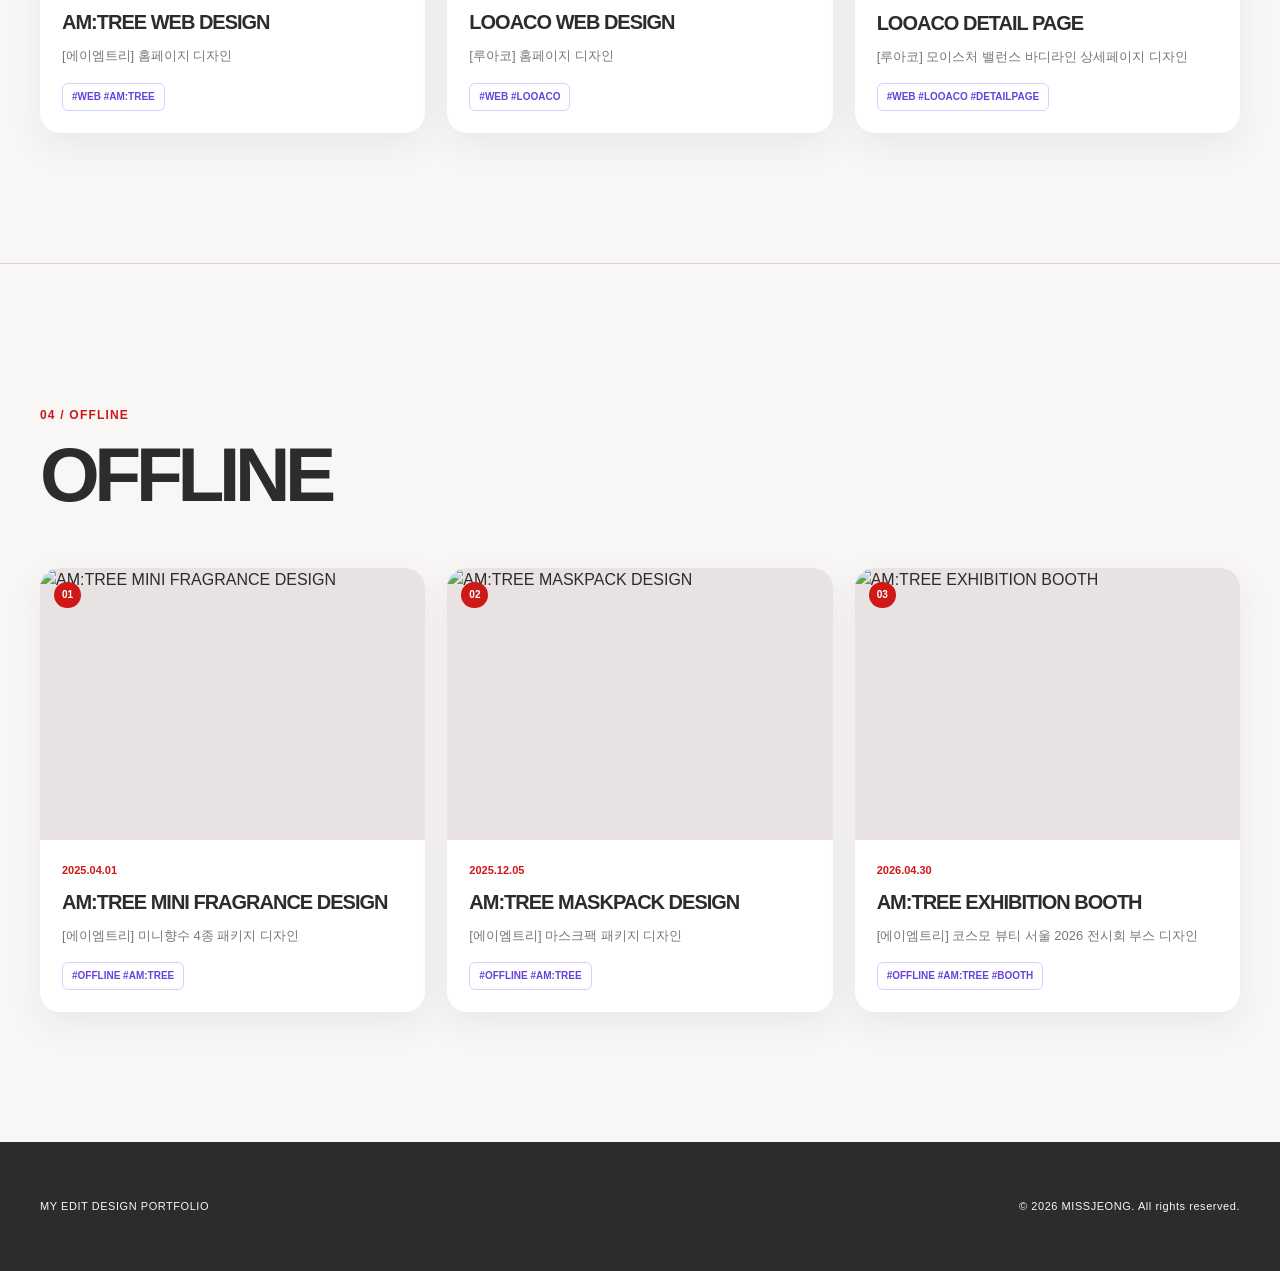
==== commit f526cdf6: "Add files via upload" ====
--- a/index.html
+++ b/index.html
@@ -131,7 +131,7 @@
     <article id="modalPanel" class="modal-panel">
       <button class="modal-close" type="button" aria-label="닫기" data-close-modal>×</button>
       <div id="modalMedia" class="modal-media">
-        <img id="modalImage" src="" alt="" />
+        <div id="modalImages" class="modal-images"></div>
         <iframe id="modalVideo" title="Portfolio Video" src="" allow="autoplay; encrypted-media; picture-in-picture" allowfullscreen hidden></iframe>
       </div>
       <div class="modal-body">
--- a/style.css
+++ b/style.css
@@ -169,12 +169,22 @@
   background: var(--white);
   display: block;
 }
-.modal-media img {
+.modal-images {
+  width: 100%;
+}
+.modal-images img {
   width: 100%;
   height: auto;
   max-height: none;
   object-fit: contain;
   display: block;
+}
+.detail-image-list {
+  display: grid;
+  gap: 8px;
+}
+.detail-image-url {
+  width: 100%;
 }
 .modal-media > [hidden] { display: none !important; }
 .modal-media iframe {
